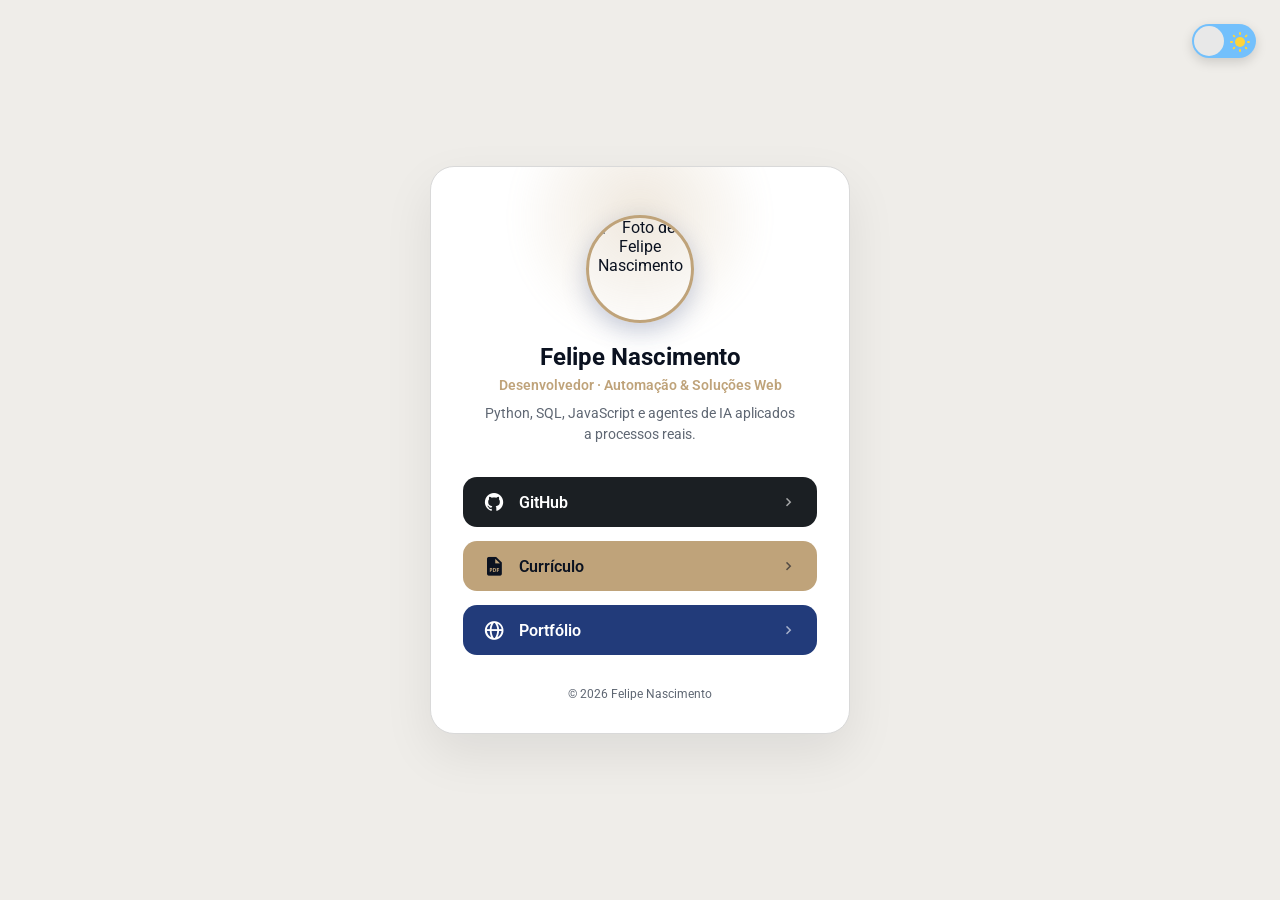
==== dev-link/index.html @ ead0f2df "Add redesigned dev link page with GitHub, Currículo, and Portfólio buttons Standalone link-in-bio pa" ====
<!DOCTYPE html>
<html lang="pt-BR">

<head>
    <meta charset="UTF-8">
    <meta name="viewport" content="width=device-width, initial-scale=1.0">
    <title>Felipe Nascimento — Dev Link</title>
    <meta name="description" content="Links de Felipe Nascimento: GitHub, Currículo e Portfólio.">
    <link rel="icon" type="image/jpeg" href="../assets/F_letter.jpeg">
    <link href='https://unpkg.com/boxicons@2.1.4/css/boxicons.min.css' rel='stylesheet'>
    <link rel="stylesheet" href="style.css">
</head>

<body class="bodyDK">

    <label class="switch" aria-label="Alternar tema claro/escuro">
        <span class="sun"><svg xmlns="http://www.w3.org/2000/svg" viewBox="0 0 24 24">
                <g fill="#ffd43b">
                    <circle r="5" cy="12" cx="12"></circle>
                    <path
                        d="m21 13h-1a1 1 0 0 1 0-2h1a1 1 0 0 1 0 2zm-17 0h-1a1 1 0 0 1 0-2h1a1 1 0 0 1 0 2zm13.66-5.66a1 1 0 0 1 -.66-.29 1 1 0 0 1 0-1.41l.71-.71a1 1 0 1 1 1.41 1.41l-.71.71a1 1 0 0 1 -.75.29zm-12.02 12.02a1 1 0 0 1 -.71-.29 1 1 0 0 1 0-1.41l.71-.66a1 1 0 0 1 1.41 1.41l-.71.71a1 1 0 0 1 -.7.24zm6.36-14.36a1 1 0 0 1 -1-1v-1a1 1 0 0 1 2 0v1a1 1 0 0 1 -1 1zm0 17a1 1 0 0 1 -1-1v-1a1 1 0 0 1 2 0v1a1 1 0 0 1 -1 1zm-5.66-14.66a1 1 0 0 1 -.7-.29l-.71-.71a1 1 0 0 1 1.41-1.41l.71.71a1 1 0 0 1 0 1.41 1 1 0 0 1 -.71.29zm12.02 12.02a1 1 0 0 1 -.7-.29l-.66-.71a1 1 0 0 1 1.36-1.36l.71.71a1 1 0 0 1 0 1.41 1 1 0 0 1 -.71.24z">
                    </path>
                </g>
            </svg></span>
        <span class="moon"><svg xmlns="http://www.w3.org/2000/svg" viewBox="0 0 384 512">
                <path
                    d="m223.5 32c-123.5 0-223.5 100.3-223.5 224s100 224 223.5 224c60.6 0 115.5-24.2 155.8-63.4 5-4.9 6.3-12.5 3.1-18.7s-10.1-9.7-17-8.5c-9.8 1.7-19.8 2.6-30.1 2.6-96.9 0-175.5-78.8-175.5-176 0-65.8 36-123.1 89.3-153.3 6.1-3.5 9.2-10.5 7.7-17.3s-7.3-11.9-14.3-12.5c-6.3-.5-12.6-.8-19-.8z">
                </path>
            </svg></span>
        <input type="checkbox" class="input">
        <span class="slider"></span>
    </label>

    <main class="card">
        <div class="glow"></div>

        <img class="avatar" src="../assets/Fotos minhas.jpg" alt="Foto de Felipe Nascimento">

        <h1>Felipe Nascimento</h1>
        <p class="role">Desenvolvedor &middot; Automação &amp; Soluções Web</p>
        <p class="bio">Python, SQL, JavaScript e agentes de IA aplicados a processos reais.</p>

        <nav class="links">
            <a class="link-btn" href="https://github.com/souzalipe" target="_blank" rel="noopener noreferrer">
                <i class='bx bxl-github'></i>
                <span>GitHub</span>
                <i class='bx bx-chevron-right arrow'></i>
            </a>

            <a class="link-btn" href="../assets/curriculo.pdf" target="_blank" rel="noopener noreferrer">
                <i class='bx bxs-file-pdf'></i>
                <span>Currículo</span>
                <i class='bx bx-chevron-right arrow'></i>
            </a>

            <a class="link-btn" href="https://souzalipe.github.io/Portifolio_2026/" target="_blank" rel="noopener noreferrer">
                <i class='bx bx-globe'></i>
                <span>Portfólio</span>
                <i class='bx bx-chevron-right arrow'></i>
            </a>
        </nav>

        <footer>
            <p>&copy; 2026 Felipe Nascimento</p>
        </footer>
    </main>

    <script src="script.js"></script>
</body>

</html>
---- dev-link/style.css ----
@import url('https://fonts.googleapis.com/css2?family=Heebo:wght@100..900&family=Roboto:ital,wght@0,100;0,300;0,400;0,500;0,700;0,900;1,100;1,300;1,400;1,500;1,700;1,900&display=swap');

* {
    margin: 0;
    padding: 0;
    box-sizing: border-box;
    font-family: "Roboto", sans-serif;
}

:root {
    --background-color: #EFEDE9;
    --text-color: #0B1220;
    --surface-color: #FFFFFF;
    --border-color: #D9D9D9;
    --text-secondary: #5F6773;
    --accent-color: #BFA37A;
    --button-background: #223B7A;
    --button-hover: #1a2a5a;
}

[data-theme="dark"] {
    --background-color: #0B0F14;
    --text-color: #E6E7E9;
    --surface-color: #101826;
    --border-color: #223047;
    --text-secondary: #9AA4B2;
    --accent-color: #BFA37A;
    --button-background: #3D59B0;
    --button-hover: #2a3f7a;
}

html,
body {
    height: 100%;
}

body {
    background-color: var(--background-color);
    color: var(--text-color);
    min-height: 100vh;
    display: flex;
    align-items: center;
    justify-content: center;
    padding: 40px 20px;
    transition: background-color 0.3s ease, color 0.3s ease;
    overflow-x: hidden;
}

/* Theme switch (top-right) */
.switch {
    font-size: 17px;
    position: fixed;
    top: 24px;
    right: 24px;
    display: inline-block;
    width: 64px;
    height: 34px;
    z-index: 10;
}

.switch input {
    opacity: 0;
    width: 0;
    height: 0;
}

.slider {
    position: absolute;
    cursor: pointer;
    top: 0;
    left: 0;
    right: 0;
    bottom: 0;
    background-color: #73C0FC;
    transition: .4s;
    border-radius: 30px;
    box-shadow: 0 4px 12px rgba(0, 0, 0, 0.15);
}

.slider:before {
    position: absolute;
    content: "";
    height: 30px;
    width: 30px;
    border-radius: 20px;
    left: 2px;
    bottom: 2px;
    z-index: 2;
    background-color: #e8e8e8;
    transition: .4s;
}

.sun svg {
    position: absolute;
    top: 6px;
    left: 36px;
    z-index: 1;
    width: 24px;
    height: 24px;
}

.moon svg {
    fill: #73C0FC;
    position: absolute;
    top: 5px;
    left: 5px;
    z-index: 1;
    width: 24px;
    height: 24px;
}

.sun svg {
    animation: rotate 15s linear infinite;
}

@keyframes rotate {
    0% {
        transform: rotate(0);
    }

    100% {
        transform: rotate(360deg);
    }
}

.moon svg {
    animation: tilt 5s linear infinite;
}

@keyframes tilt {
    0% {
        transform: rotate(0deg);
    }

    25% {
        transform: rotate(-10deg);
    }

    75% {
        transform: rotate(10deg);
    }

    100% {
        transform: rotate(0deg);
    }
}

.input:checked+.slider {
    background-color: #3D59B0;
}

.input:focus+.slider {
    box-shadow: 0 0 1px #3D59B0;
}

.input:checked+.slider:before {
    transform: translateX(30px);
}

/* Card */
.card {
    position: relative;
    width: 100%;
    max-width: 420px;
    background-color: var(--surface-color);
    border: 1px solid var(--border-color);
    border-radius: 24px;
    padding: 48px 32px 32px;
    text-align: center;
    box-shadow: 0 20px 50px rgba(0, 0, 0, 0.08);
    display: flex;
    flex-direction: column;
    align-items: center;
    overflow: hidden;
    animation: fadeUp 0.6s ease forwards;
    transition: background-color 0.3s ease, border-color 0.3s ease;
}

.glow {
    position: absolute;
    top: -80px;
    left: 50%;
    transform: translateX(-50%);
    width: 260px;
    height: 260px;
    border-radius: 50%;
    background: radial-gradient(circle, var(--accent-color) 0%, transparent 70%);
    opacity: 0.25;
    filter: blur(10px);
    pointer-events: none;
}

.avatar {
    width: 108px;
    height: 108px;
    border-radius: 50%;
    object-fit: cover;
    object-position: top;
    border: 3px solid var(--accent-color);
    box-shadow: 0 8px 24px rgba(34, 59, 122, 0.25);
    margin-bottom: 20px;
    position: relative;
    z-index: 1;
}

h1 {
    font-size: 24px;
    font-weight: 700;
    margin-bottom: 6px;
    position: relative;
    z-index: 1;
}

.role {
    font-size: 14px;
    font-weight: 600;
    color: var(--accent-color);
    margin-bottom: 10px;
    position: relative;
    z-index: 1;
}

.bio {
    font-size: 14px;
    color: var(--text-secondary);
    line-height: 1.5;
    margin-bottom: 32px;
    max-width: 320px;
    position: relative;
    z-index: 1;
}

/* Links */
.links {
    width: 100%;
    display: flex;
    flex-direction: column;
    gap: 14px;
    margin-bottom: 32px;
}

.link-btn {
    display: flex;
    align-items: center;
    gap: 14px;
    width: 100%;
    padding: 14px 20px;
    background-color: var(--button-background);
    color: #FFFFFF;
    text-decoration: none;
    font-size: 16px;
    font-weight: 600;
    border-radius: 14px;
    transition: background-color 0.25s ease, transform 0.2s ease, box-shadow 0.25s ease;
    box-shadow: 0 0 20px 0px transparent;
}

.link-btn i:first-child {
    font-size: 22px;
    flex-shrink: 0;
}

.link-btn span {
    flex: 1;
    text-align: left;
}

.link-btn .arrow {
    font-size: 18px;
    opacity: 0.6;
    transition: transform 0.25s ease;
}

.link-btn:hover {
    background-color: var(--button-hover);
    transform: translateY(-3px);
    box-shadow: 0 10px 25px rgba(34, 59, 122, 0.35);
}

.link-btn:hover .arrow {
    transform: translateX(4px);
    opacity: 1;
}

.link-btn:active {
    transform: translateY(-1px);
}

/* GitHub button keeps its brand identity even in light mode */
.link-btn:nth-child(1) {
    background-color: #1B1F23;
}

.link-btn:nth-child(1):hover {
    background-color: #05070a;
}

[data-theme="dark"] .link-btn:nth-child(1) {
    background-color: #24292f;
}

[data-theme="dark"] .link-btn:nth-child(1):hover {
    background-color: #161b22;
}

/* Currículo button gets an accent tone */
.link-btn:nth-child(2) {
    background-color: var(--accent-color);
    color: #0B1220;
}

.link-btn:nth-child(2):hover {
    background-color: #a88d63;
}

[data-theme="dark"] .link-btn:nth-child(2) {
    color: #0B0F14;
}

footer {
    position: relative;
    z-index: 1;
}

footer p {
    font-size: 12px;
    color: var(--text-secondary);
}

@keyframes fadeUp {
    from {
        opacity: 0;
        transform: translateY(16px);
    }

    to {
        opacity: 1;
        transform: translateY(0);
    }
}

@media (max-width: 480px) {
    .card {
        padding: 40px 22px 24px;
    }

    .switch {
        top: 16px;
        right: 16px;
    }
}
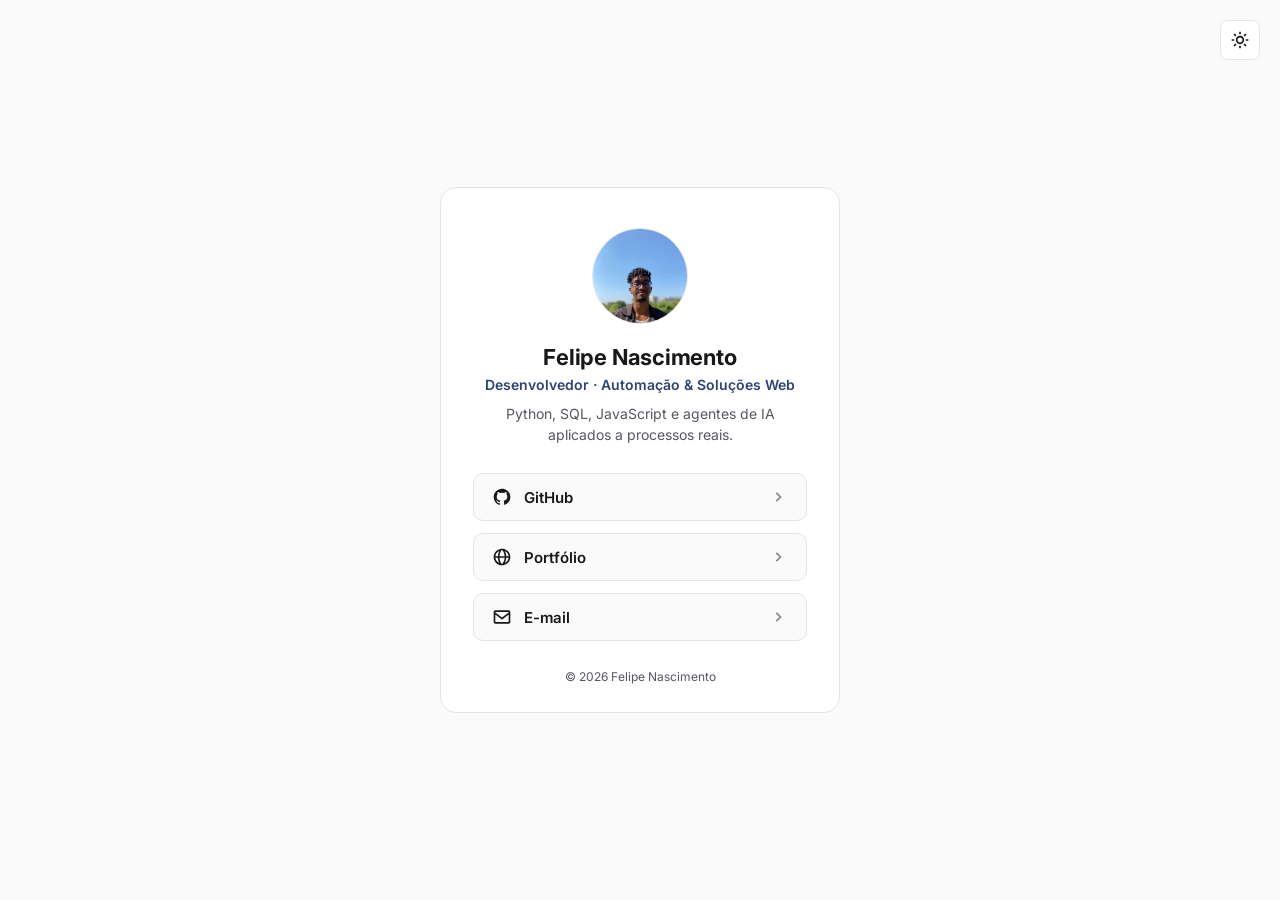
==== commit 0252f1b9: "Redesign portfolio with clean, professional design system Rebuild the site around a minimal design l" ====
--- a/dev-link/index.html
+++ b/dev-link/index.html
@@ -4,37 +4,23 @@
 <head>
     <meta charset="UTF-8">
     <meta name="viewport" content="width=device-width, initial-scale=1.0">
-    <title>Felipe Nascimento — Dev Link</title>
-    <meta name="description" content="Links de Felipe Nascimento: GitHub, Currículo e Portfólio.">
+    <title>Felipe Nascimento — Links</title>
+    <meta name="description" content="Links de Felipe Nascimento: GitHub e Portfólio.">
     <link rel="icon" type="image/jpeg" href="../assets/F_letter.jpeg">
-    <link href='https://unpkg.com/boxicons@2.1.4/css/boxicons.min.css' rel='stylesheet'>
+    <link rel="preconnect" href="https://fonts.googleapis.com">
+    <link rel="preconnect" href="https://fonts.gstatic.com" crossorigin>
+    <link href="https://fonts.googleapis.com/css2?family=Inter:wght@400;500;600;700;800&display=swap" rel="stylesheet">
     <link rel="stylesheet" href="style.css">
 </head>
 
-<body class="bodyDK">
-
-    <label class="switch" aria-label="Alternar tema claro/escuro">
-        <span class="sun"><svg xmlns="http://www.w3.org/2000/svg" viewBox="0 0 24 24">
-                <g fill="#ffd43b">
-                    <circle r="5" cy="12" cx="12"></circle>
-                    <path
-                        d="m21 13h-1a1 1 0 0 1 0-2h1a1 1 0 0 1 0 2zm-17 0h-1a1 1 0 0 1 0-2h1a1 1 0 0 1 0 2zm13.66-5.66a1 1 0 0 1 -.66-.29 1 1 0 0 1 0-1.41l.71-.71a1 1 0 1 1 1.41 1.41l-.71.71a1 1 0 0 1 -.75.29zm-12.02 12.02a1 1 0 0 1 -.71-.29 1 1 0 0 1 0-1.41l.71-.66a1 1 0 0 1 1.41 1.41l-.71.71a1 1 0 0 1 -.7.24zm6.36-14.36a1 1 0 0 1 -1-1v-1a1 1 0 0 1 2 0v1a1 1 0 0 1 -1 1zm0 17a1 1 0 0 1 -1-1v-1a1 1 0 0 1 2 0v1a1 1 0 0 1 -1 1zm-5.66-14.66a1 1 0 0 1 -.7-.29l-.71-.71a1 1 0 0 1 1.41-1.41l.71.71a1 1 0 0 1 0 1.41 1 1 0 0 1 -.71.29zm12.02 12.02a1 1 0 0 1 -.7-.29l-.66-.71a1 1 0 0 1 1.36-1.36l.71.71a1 1 0 0 1 0 1.41 1 1 0 0 1 -.71.24z">
-                    </path>
-                </g>
-            </svg></span>
-        <span class="moon"><svg xmlns="http://www.w3.org/2000/svg" viewBox="0 0 384 512">
-                <path
-                    d="m223.5 32c-123.5 0-223.5 100.3-223.5 224s100 224 223.5 224c60.6 0 115.5-24.2 155.8-63.4 5-4.9 6.3-12.5 3.1-18.7s-10.1-9.7-17-8.5c-9.8 1.7-19.8 2.6-30.1 2.6-96.9 0-175.5-78.8-175.5-176 0-65.8 36-123.1 89.3-153.3 6.1-3.5 9.2-10.5 7.7-17.3s-7.3-11.9-14.3-12.5c-6.3-.5-12.6-.8-19-.8z">
-                </path>
-            </svg></span>
-        <input type="checkbox" class="input">
-        <span class="slider"></span>
-    </label>
+<body>
+    <button type="button" class="theme-toggle" id="theme-toggle" aria-label="Alternar tema claro/escuro" aria-pressed="false">
+        <svg class="icon icon-sun" viewBox="0 0 24 24" aria-hidden="true"><path fill="currentColor" d="M6.993 12c0 2.761 2.246 5.007 5.007 5.007s5.007-2.246 5.007-5.007S14.761 6.993 12 6.993 6.993 9.239 6.993 12zM12 8.993c1.658 0 3.007 1.349 3.007 3.007S13.658 15.007 12 15.007 8.993 13.658 8.993 12 10.342 8.993 12 8.993zM10.998 19h2v3h-2zm0-17h2v3h-2zm-9 9h3v2h-3zm17 0h3v2h-3zM4.219 18.363l2.12-2.122 1.415 1.414-2.12 2.122zM16.24 6.344l2.122-2.122 1.414 1.414-2.122 2.122zM6.342 7.759 4.22 5.637l1.415-1.414 2.12 2.122zm13.434 10.605-1.414 1.414-2.122-2.122 1.414-1.414z"/></svg>
+        <svg class="icon icon-moon" viewBox="0 0 24 24" aria-hidden="true"><path fill="currentColor" d="M20.742 13.045a8.088 8.088 0 0 1-2.077.271c-2.135 0-4.14-.83-5.646-2.336a8.025 8.025 0 0 1-2.064-7.723A1 1 0 0 0 9.73 2.034a10.014 10.014 0 0 0-4.489 2.582c-3.898 3.898-3.898 10.243 0 14.143a9.937 9.937 0 0 0 7.072 2.93 9.93 9.93 0 0 0 7.07-2.929 10.007 10.007 0 0 0 2.583-4.491 1.001 1.001 0 0 0-1.224-1.224zm-2.772 4.301a7.947 7.947 0 0 1-5.656 2.343 7.953 7.953 0 0 1-5.658-2.344c-3.118-3.119-3.118-8.195 0-11.314a7.923 7.923 0 0 1 2.06-1.483 10.027 10.027 0 0 0 2.89 7.848 9.972 9.972 0 0 0 7.848 2.891 8.036 8.036 0 0 1-1.484 2.059z"/></svg>
+    </button>
 
     <main class="card">
-        <div class="glow"></div>
-
-        <img class="avatar" src="../assets/Fotos minhas.jpg" alt="Foto de Felipe Nascimento">
+        <img class="avatar" src="../assets/felipe-nascimento.jpg" alt="Foto de Felipe Nascimento">
 
         <h1>Felipe Nascimento</h1>
         <p class="role">Desenvolvedor &middot; Automação &amp; Soluções Web</p>
@@ -42,21 +28,21 @@
 
         <nav class="links">
             <a class="link-btn" href="https://github.com/souzalipe" target="_blank" rel="noopener noreferrer">
-                <i class='bx bxl-github'></i>
+                <svg class="icon" viewBox="0 0 24 24" aria-hidden="true"><path fill="currentColor" fill-rule="evenodd" clip-rule="evenodd" d="M12.026 2c-5.509 0-9.974 4.465-9.974 9.974 0 4.406 2.857 8.145 6.821 9.465.499.09.679-.217.679-.481 0-.237-.008-.865-.011-1.696-2.775.602-3.361-1.338-3.361-1.338-.452-1.152-1.107-1.459-1.107-1.459-.905-.619.069-.605.069-.605 1.002.07 1.527 1.028 1.527 1.028.89 1.524 2.336 1.084 2.902.829.091-.645.351-1.085.635-1.334-2.214-.251-4.542-1.107-4.542-4.93 0-1.087.389-1.979 1.024-2.675-.101-.253-.446-1.268.099-2.64 0 0 .837-.269 2.742 1.021a9.582 9.582 0 0 1 2.496-.336 9.554 9.554 0 0 1 2.496.336c1.906-1.291 2.742-1.021 2.742-1.021.545 1.372.203 2.387.099 2.64.64.696 1.024 1.587 1.024 2.675 0 3.833-2.33 4.675-4.552 4.922.355.308.675.916.675 1.846 0 1.334-.012 2.41-.012 2.737 0 .267.178.577.687.479C19.146 20.115 22 16.379 22 11.974 22 6.465 17.535 2 12.026 2z"/></svg>
                 <span>GitHub</span>
-                <i class='bx bx-chevron-right arrow'></i>
-            </a>
-
-            <a class="link-btn" href="../assets/curriculo.pdf" target="_blank" rel="noopener noreferrer">
-                <i class='bx bxs-file-pdf'></i>
-                <span>Currículo</span>
-                <i class='bx bx-chevron-right arrow'></i>
+                <svg class="icon arrow" viewBox="0 0 24 24" aria-hidden="true"><path fill="currentColor" d="M10.707 17.707 16.414 12l-5.707-5.707-1.414 1.414L13.586 12l-4.293 4.293z"/></svg>
             </a>
 
             <a class="link-btn" href="https://souzalipe.github.io/Portifolio_2026/" target="_blank" rel="noopener noreferrer">
-                <i class='bx bx-globe'></i>
+                <svg class="icon" viewBox="0 0 24 24" aria-hidden="true"><path fill="currentColor" d="M12 2C6.486 2 2 6.486 2 12s4.486 10 10 10 10-4.486 10-10S17.514 2 12 2zm7.931 9h-2.764a14.67 14.67 0 0 0-1.792-6.243A8.013 8.013 0 0 1 19.931 11zM12.53 4.027c1.035 1.364 2.427 3.78 2.627 6.973H9.03c.139-2.596.994-5.028 2.451-6.974.172-.01.344-.026.519-.026.179 0 .354.016.53.027zm-3.842.7C7.704 6.618 7.136 8.762 7.03 11H4.069a8.013 8.013 0 0 1 4.619-6.273zM4.069 13h2.974c.136 2.379.665 4.478 1.556 6.23A8.01 8.01 0 0 1 4.069 13zm7.381 6.973C10.049 18.275 9.222 15.896 9.041 13h6.113c-.208 2.773-1.117 5.196-2.603 6.972-.182.012-.364.028-.551.028-.186 0-.367-.016-.55-.027zm4.011-.772c.955-1.794 1.538-3.901 1.691-6.201h2.778a8.005 8.005 0 0 1-4.469 6.201z"/></svg>
                 <span>Portfólio</span>
-                <i class='bx bx-chevron-right arrow'></i>
+                <svg class="icon arrow" viewBox="0 0 24 24" aria-hidden="true"><path fill="currentColor" d="M10.707 17.707 16.414 12l-5.707-5.707-1.414 1.414L13.586 12l-4.293 4.293z"/></svg>
+            </a>
+
+            <a class="link-btn" href="mailto:fn23886@gmail.com">
+                <svg class="icon" viewBox="0 0 24 24" aria-hidden="true"><path fill="currentColor" d="M20 4H4c-1.103 0-2 .897-2 2v12c0 1.103.897 2 2 2h16c1.103 0 2-.897 2-2V6c0-1.103-.897-2-2-2zm0 2v.511l-8 6.223-8-6.222V6h16zM4 18V9.044l7.386 5.745a.994.994 0 0 0 1.228 0L20 9.044 20.002 18H4z"/></svg>
+                <span>E-mail</span>
+                <svg class="icon arrow" viewBox="0 0 24 24" aria-hidden="true"><path fill="currentColor" d="M10.707 17.707 16.414 12l-5.707-5.707-1.414 1.414L13.586 12l-4.293 4.293z"/></svg>
             </a>
         </nav>
 
--- a/dev-link/style.css
+++ b/dev-link/style.css
@@ -1,32 +1,28 @@
-@import url('https://fonts.googleapis.com/css2?family=Heebo:wght@100..900&family=Roboto:ital,wght@0,100;0,300;0,400;0,500;0,700;0,900;1,100;1,300;1,400;1,500;1,700;1,900&display=swap');
-
 * {
     margin: 0;
     padding: 0;
     box-sizing: border-box;
-    font-family: "Roboto", sans-serif;
+    font-family: "Inter", -apple-system, BlinkMacSystemFont, "Segoe UI", sans-serif;
 }
 
 :root {
-    --background-color: #EFEDE9;
-    --text-color: #0B1220;
-    --surface-color: #FFFFFF;
-    --border-color: #D9D9D9;
-    --text-secondary: #5F6773;
-    --accent-color: #BFA37A;
-    --button-background: #223B7A;
-    --button-hover: #1a2a5a;
+    --bg: #FAFAFA;
+    --surface: #FFFFFF;
+    --border: #E4E4E7;
+    --text: #18181B;
+    --text-secondary: #56565F;
+    --accent: #2E4374;
+    --accent-strong: #1C2C50;
 }
 
 [data-theme="dark"] {
-    --background-color: #0B0F14;
-    --text-color: #E6E7E9;
-    --surface-color: #101826;
-    --border-color: #223047;
-    --text-secondary: #9AA4B2;
-    --accent-color: #BFA37A;
-    --button-background: #3D59B0;
-    --button-hover: #2a3f7a;
+    --bg: #0B0D12;
+    --surface: #12151C;
+    --border: #262B36;
+    --text: #E7E7EA;
+    --text-secondary: #9A9AA6;
+    --accent: #7C9CF5;
+    --accent-strong: #A9BEFB;
 }
 
 html,
@@ -35,229 +31,123 @@
 }
 
 body {
-    background-color: var(--background-color);
-    color: var(--text-color);
+    background-color: var(--bg);
+    color: var(--text);
     min-height: 100vh;
     display: flex;
     align-items: center;
     justify-content: center;
     padding: 40px 20px;
-    transition: background-color 0.3s ease, color 0.3s ease;
-    overflow-x: hidden;
+    transition: background-color 0.25s ease, color 0.25s ease;
 }
 
-/* Theme switch (top-right) */
-.switch {
-    font-size: 17px;
+.theme-toggle {
     position: fixed;
-    top: 24px;
-    right: 24px;
-    display: inline-block;
-    width: 64px;
-    height: 34px;
+    top: 20px;
+    right: 20px;
+    display: inline-flex;
+    align-items: center;
+    justify-content: center;
+    width: 40px;
+    height: 40px;
+    border-radius: 8px;
+    border: 1px solid var(--border);
+    background-color: var(--surface);
+    color: var(--text);
+    cursor: pointer;
     z-index: 10;
+    transition: border-color 0.2s ease, color 0.2s ease;
 }
 
-.switch input {
-    opacity: 0;
-    width: 0;
-    height: 0;
+.theme-toggle:hover {
+    border-color: var(--accent);
+    color: var(--accent);
 }
 
-.slider {
-    position: absolute;
-    cursor: pointer;
-    top: 0;
-    left: 0;
-    right: 0;
-    bottom: 0;
-    background-color: #73C0FC;
-    transition: .4s;
-    border-radius: 30px;
-    box-shadow: 0 4px 12px rgba(0, 0, 0, 0.15);
+.icon {
+    width: 20px;
+    height: 20px;
 }
 
-.slider:before {
-    position: absolute;
-    content: "";
-    height: 30px;
-    width: 30px;
-    border-radius: 20px;
-    left: 2px;
-    bottom: 2px;
-    z-index: 2;
-    background-color: #e8e8e8;
-    transition: .4s;
+.theme-toggle .icon-moon {
+    display: none;
 }
 
-.sun svg {
-    position: absolute;
-    top: 6px;
-    left: 36px;
-    z-index: 1;
-    width: 24px;
-    height: 24px;
+[data-theme="dark"] .theme-toggle .icon-sun {
+    display: none;
 }
 
-.moon svg {
-    fill: #73C0FC;
-    position: absolute;
-    top: 5px;
-    left: 5px;
-    z-index: 1;
-    width: 24px;
-    height: 24px;
+[data-theme="dark"] .theme-toggle .icon-moon {
+    display: block;
 }
 
-.sun svg {
-    animation: rotate 15s linear infinite;
-}
-
-@keyframes rotate {
-    0% {
-        transform: rotate(0);
-    }
-
-    100% {
-        transform: rotate(360deg);
-    }
-}
-
-.moon svg {
-    animation: tilt 5s linear infinite;
-}
-
-@keyframes tilt {
-    0% {
-        transform: rotate(0deg);
-    }
-
-    25% {
-        transform: rotate(-10deg);
-    }
-
-    75% {
-        transform: rotate(10deg);
-    }
-
-    100% {
-        transform: rotate(0deg);
-    }
-}
-
-.input:checked+.slider {
-    background-color: #3D59B0;
-}
-
-.input:focus+.slider {
-    box-shadow: 0 0 1px #3D59B0;
-}
-
-.input:checked+.slider:before {
-    transform: translateX(30px);
-}
-
-/* Card */
 .card {
-    position: relative;
     width: 100%;
-    max-width: 420px;
-    background-color: var(--surface-color);
-    border: 1px solid var(--border-color);
-    border-radius: 24px;
-    padding: 48px 32px 32px;
+    max-width: 400px;
+    background-color: var(--surface);
+    border: 1px solid var(--border);
+    border-radius: 16px;
+    padding: 40px 32px 28px;
     text-align: center;
-    box-shadow: 0 20px 50px rgba(0, 0, 0, 0.08);
     display: flex;
     flex-direction: column;
     align-items: center;
-    overflow: hidden;
-    animation: fadeUp 0.6s ease forwards;
-    transition: background-color 0.3s ease, border-color 0.3s ease;
-}
-
-.glow {
-    position: absolute;
-    top: -80px;
-    left: 50%;
-    transform: translateX(-50%);
-    width: 260px;
-    height: 260px;
-    border-radius: 50%;
-    background: radial-gradient(circle, var(--accent-color) 0%, transparent 70%);
-    opacity: 0.25;
-    filter: blur(10px);
-    pointer-events: none;
 }
 
 .avatar {
-    width: 108px;
-    height: 108px;
+    width: 96px;
+    height: 96px;
     border-radius: 50%;
     object-fit: cover;
     object-position: top;
-    border: 3px solid var(--accent-color);
-    box-shadow: 0 8px 24px rgba(34, 59, 122, 0.25);
+    border: 1px solid var(--border);
     margin-bottom: 20px;
-    position: relative;
-    z-index: 1;
 }
 
 h1 {
-    font-size: 24px;
+    font-size: 22px;
     font-weight: 700;
+    letter-spacing: -0.01em;
     margin-bottom: 6px;
-    position: relative;
-    z-index: 1;
 }
 
 .role {
     font-size: 14px;
     font-weight: 600;
-    color: var(--accent-color);
+    color: var(--accent);
     margin-bottom: 10px;
-    position: relative;
-    z-index: 1;
 }
 
 .bio {
     font-size: 14px;
     color: var(--text-secondary);
     line-height: 1.5;
-    margin-bottom: 32px;
-    max-width: 320px;
-    position: relative;
-    z-index: 1;
+    margin-bottom: 28px;
+    max-width: 300px;
 }
 
-/* Links */
 .links {
     width: 100%;
     display: flex;
     flex-direction: column;
-    gap: 14px;
-    margin-bottom: 32px;
+    gap: 12px;
+    margin-bottom: 28px;
 }
 
 .link-btn {
     display: flex;
     align-items: center;
-    gap: 14px;
+    gap: 12px;
     width: 100%;
-    padding: 14px 20px;
-    background-color: var(--button-background);
-    color: #FFFFFF;
+    padding: 13px 18px;
+    background-color: var(--bg);
+    border: 1px solid var(--border);
+    color: var(--text);
     text-decoration: none;
-    font-size: 16px;
+    font-size: 15px;
     font-weight: 600;
-    border-radius: 14px;
-    transition: background-color 0.25s ease, transform 0.2s ease, box-shadow 0.25s ease;
-    box-shadow: 0 0 20px 0px transparent;
-}
-
-.link-btn i:first-child {
-    font-size: 22px;
-    flex-shrink: 0;
+    border-radius: 10px;
+    transition: border-color 0.2s ease, transform 0.15s ease;
 }
 
 .link-btn span {
@@ -266,60 +156,22 @@
 }
 
 .link-btn .arrow {
-    font-size: 18px;
-    opacity: 0.6;
-    transition: transform 0.25s ease;
+    opacity: 0.5;
+    transition: transform 0.2s ease, opacity 0.2s ease;
 }
 
 .link-btn:hover {
-    background-color: var(--button-hover);
-    transform: translateY(-3px);
-    box-shadow: 0 10px 25px rgba(34, 59, 122, 0.35);
+    border-color: var(--accent);
+    transform: translateY(-2px);
 }
 
 .link-btn:hover .arrow {
-    transform: translateX(4px);
+    transform: translateX(3px);
     opacity: 1;
 }
 
 .link-btn:active {
-    transform: translateY(-1px);
-}
-
-/* GitHub button keeps its brand identity even in light mode */
-.link-btn:nth-child(1) {
-    background-color: #1B1F23;
-}
-
-.link-btn:nth-child(1):hover {
-    background-color: #05070a;
-}
-
-[data-theme="dark"] .link-btn:nth-child(1) {
-    background-color: #24292f;
-}
-
-[data-theme="dark"] .link-btn:nth-child(1):hover {
-    background-color: #161b22;
-}
-
-/* Currículo button gets an accent tone */
-.link-btn:nth-child(2) {
-    background-color: var(--accent-color);
-    color: #0B1220;
-}
-
-.link-btn:nth-child(2):hover {
-    background-color: #a88d63;
-}
-
-[data-theme="dark"] .link-btn:nth-child(2) {
-    color: #0B0F14;
-}
-
-footer {
-    position: relative;
-    z-index: 1;
+    transform: translateY(0);
 }
 
 footer p {
@@ -327,24 +179,12 @@
     color: var(--text-secondary);
 }
 
-@keyframes fadeUp {
-    from {
-        opacity: 0;
-        transform: translateY(16px);
+@media (max-width: 480px) {
+    .card {
+        padding: 32px 22px 22px;
     }
 
-    to {
-        opacity: 1;
-        transform: translateY(0);
-    }
-}
-
-@media (max-width: 480px) {
-    .card {
-        padding: 40px 22px 24px;
-    }
-
-    .switch {
+    .theme-toggle {
         top: 16px;
         right: 16px;
     }
